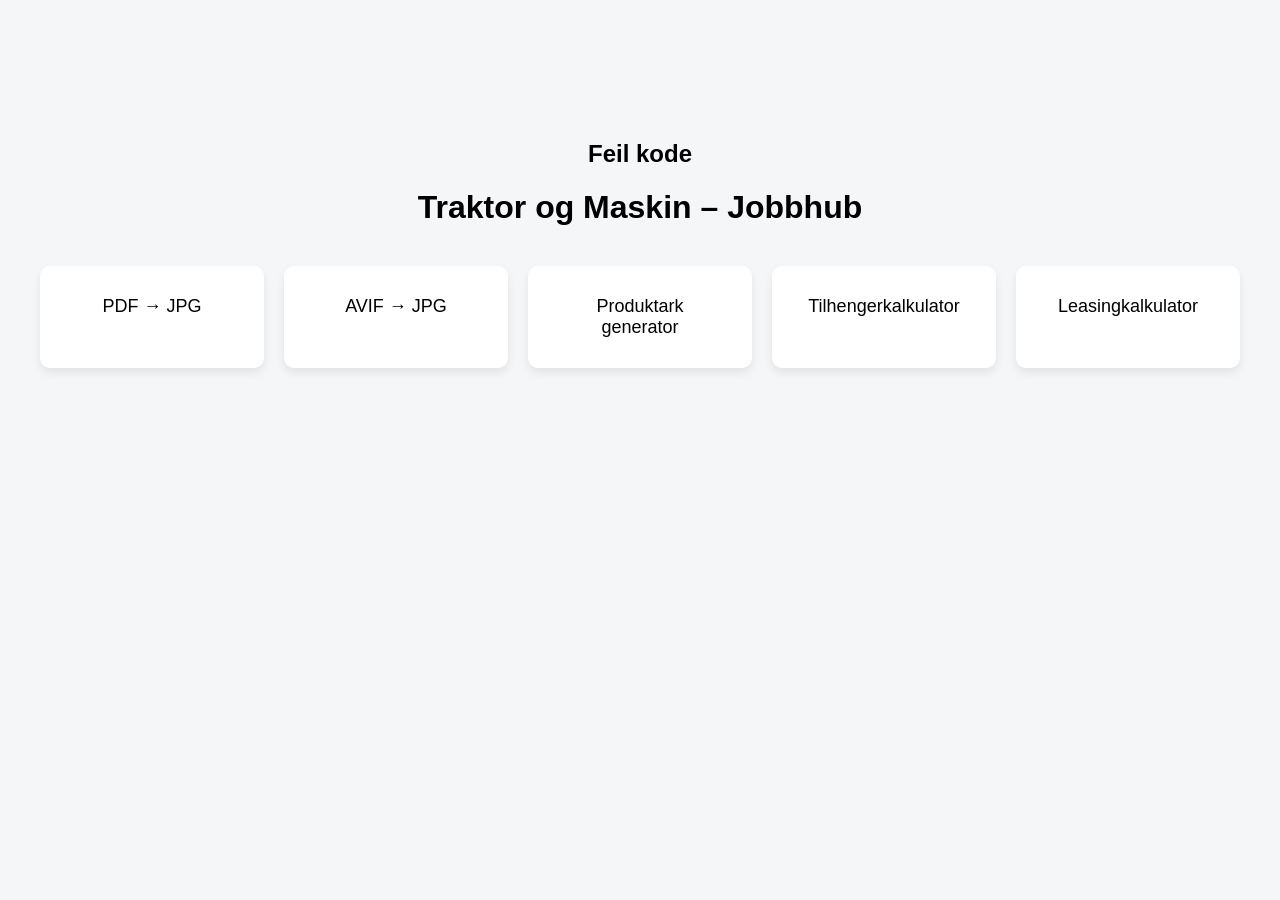
==== index.html @ 6b8419de "Add initial HTML structure for Jobbhub" ====
<!DOCTYPE html>
<html lang="no">
<head>
<meta charset="UTF-8">
<title>TM Jobbhub</title>

<style>

body{
font-family:Arial;
background:#f4f6f8;
margin:0;
padding:40px;
}

h1{
text-align:center;
}

.grid{
display:grid;
grid-template-columns:repeat(auto-fit,minmax(220px,1fr));
gap:20px;
margin-top:40px;
}

.card{
background:white;
padding:30px;
border-radius:10px;
box-shadow:0 5px 10px rgba(0,0,0,0.08);
text-align:center;
text-decoration:none;
color:black;
font-size:18px;
}

.card:hover{
transform:translateY(-4px);
box-shadow:0 10px 20px rgba(0,0,0,0.1);
}

</style>

</head>

<body>

<script>

let kode = prompt("Skriv inn tilgangskode for Jobbhub");

if(kode !== "4619"){
document.body.innerHTML="<h2 style='text-align:center;margin-top:100px;font-family:Arial;'>Feil kode</h2>";
throw new Error("Stop");
}

</script>

<h1>Traktor og Maskin – Jobbhub</h1>

<div class="grid">

<a class="card" href="https://traktorogmaskin.github.io/PDF-til-JPG/">
PDF → JPG
</a>

<a class="card" href="https://traktorogmaskin.github.io/AVIF-til-JPG-generator/">
AVIF → JPG
</a>

<a class="card" href="https://traktorogmaskin.github.io/Produktark/">
Produktark generator
</a>

<a class="card" href="https://traktorogmaskin.github.io/tilhengerkalkulator/">
Tilhengerkalkulator
</a>

<a class="card" href="https://traktorogmaskin.github.io/leasingkalkulator/">
Leasingkalkulator
</a>

</div>

</body>
</html>
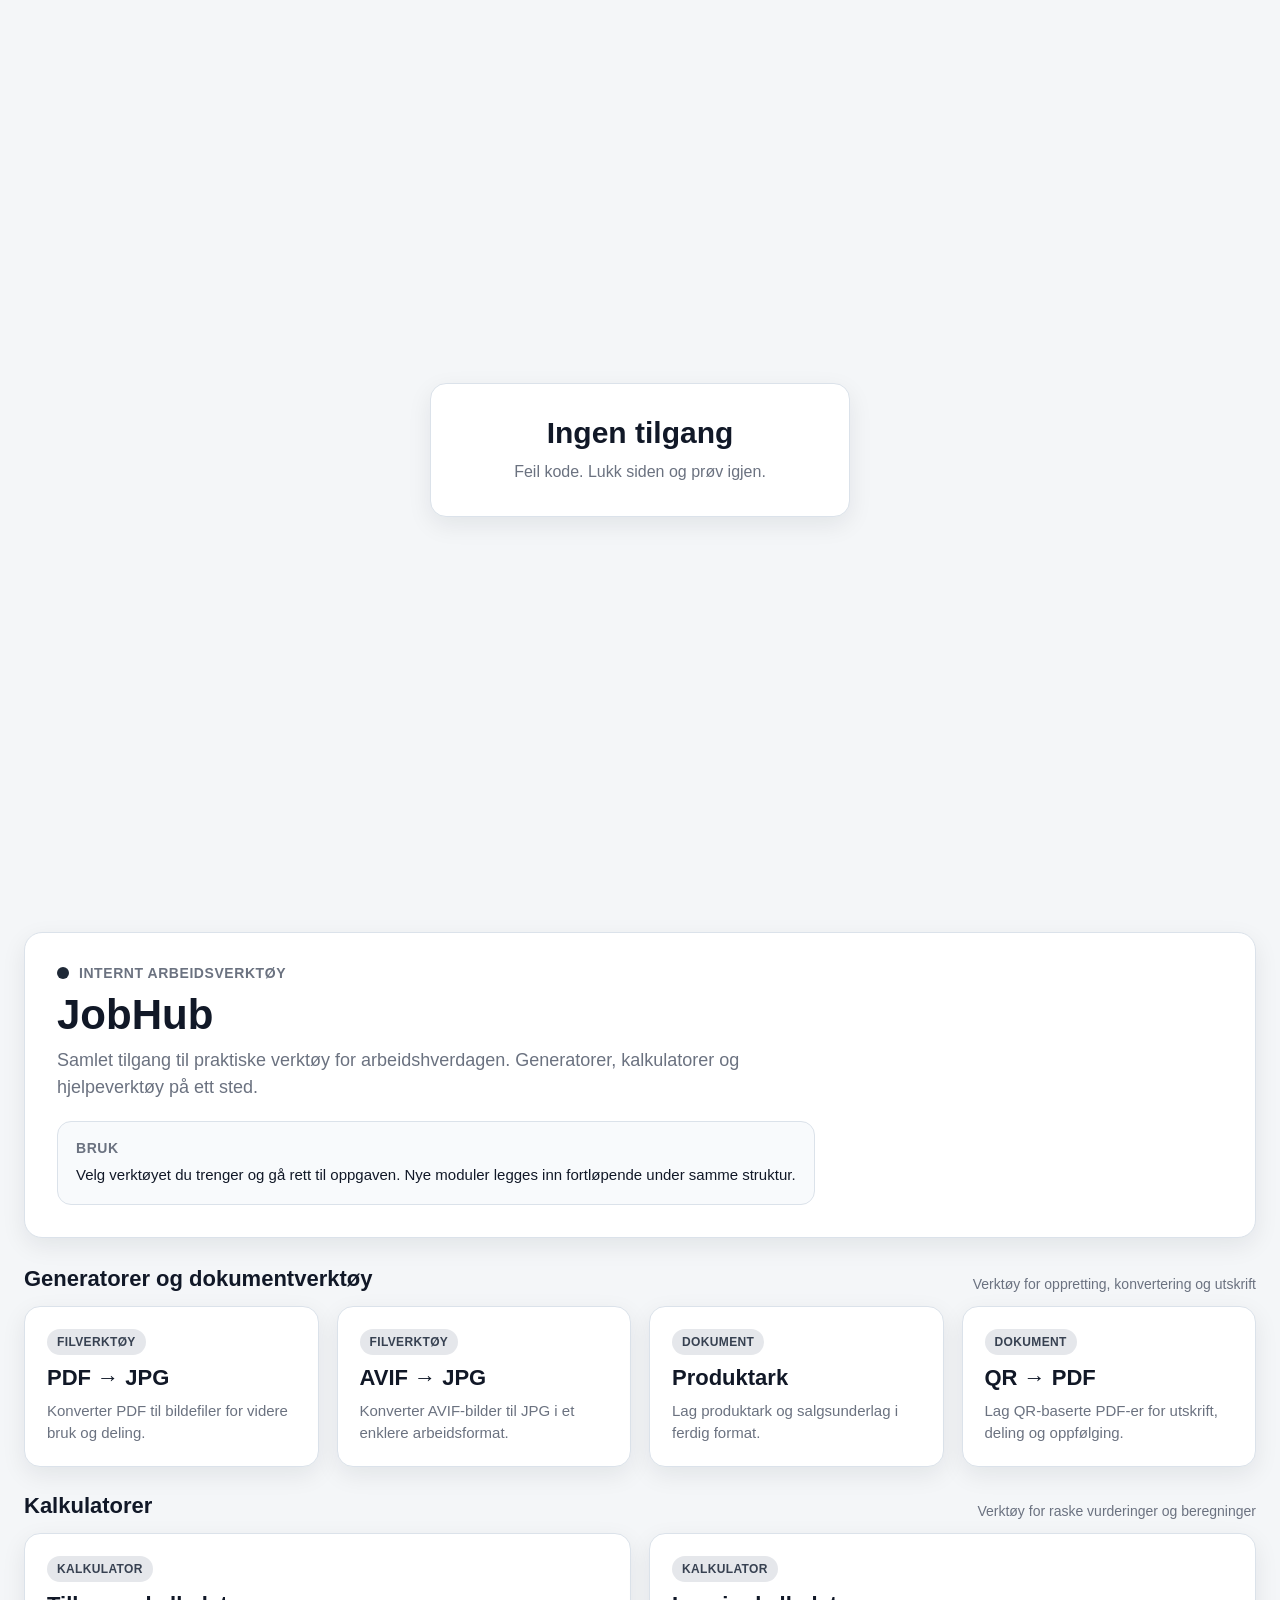
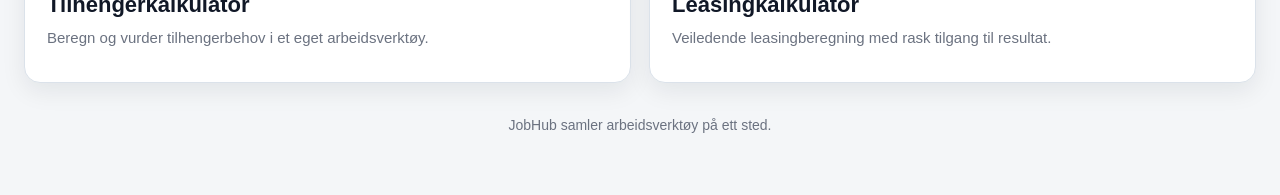
==== commit fb7ac261: "Refactor index.html for improved structure and styling" ====
--- a/index.html
+++ b/index.html
@@ -1,87 +1,328 @@
 <!DOCTYPE html>
 <html lang="no">
 <head>
-<meta charset="UTF-8">
-<title>TM Jobbhub</title>
-
-<style>
-
-body{
-font-family:Arial;
-background:#f4f6f8;
-margin:0;
-padding:40px;
-}
-
-h1{
-text-align:center;
-}
-
-.grid{
-display:grid;
-grid-template-columns:repeat(auto-fit,minmax(220px,1fr));
-gap:20px;
-margin-top:40px;
-}
-
-.card{
-background:white;
-padding:30px;
-border-radius:10px;
-box-shadow:0 5px 10px rgba(0,0,0,0.08);
-text-align:center;
-text-decoration:none;
-color:black;
-font-size:18px;
-}
-
-.card:hover{
-transform:translateY(-4px);
-box-shadow:0 10px 20px rgba(0,0,0,0.1);
-}
-
-</style>
-
+  <meta charset="UTF-8" />
+  <meta name="viewport" content="width=device-width, initial-scale=1.0" />
+  <title>JobHub</title>
+
+  <style>
+    :root {
+      --bg: #f4f6f8;
+      --panel: #ffffff;
+      --text: #111827;
+      --muted: #6b7280;
+      --border: #dbe2ea;
+      --shadow: 0 8px 24px rgba(15, 23, 42, 0.08);
+      --shadow-hover: 0 14px 28px rgba(15, 23, 42, 0.12);
+      --accent: #1f2937;
+      --accent-soft: #e5e7eb;
+    }
+
+    * {
+      box-sizing: border-box;
+    }
+
+    body {
+      margin: 0;
+      font-family: Arial, sans-serif;
+      background: var(--bg);
+      color: var(--text);
+    }
+
+    .page {
+      max-width: 1400px;
+      margin: 0 auto;
+      padding: 32px 24px 48px;
+    }
+
+    .hero {
+      background: var(--panel);
+      border: 1px solid var(--border);
+      border-radius: 18px;
+      box-shadow: var(--shadow);
+      padding: 32px;
+      margin-bottom: 28px;
+    }
+
+    .hero-top {
+      display: flex;
+      justify-content: space-between;
+      gap: 20px;
+      align-items: flex-start;
+      flex-wrap: wrap;
+    }
+
+    .brand {
+      display: inline-flex;
+      align-items: center;
+      gap: 10px;
+      margin-bottom: 12px;
+      font-size: 14px;
+      color: var(--muted);
+      font-weight: bold;
+      letter-spacing: 0.04em;
+      text-transform: uppercase;
+    }
+
+    .brand-mark {
+      width: 12px;
+      height: 12px;
+      border-radius: 999px;
+      background: var(--accent);
+      flex: 0 0 auto;
+    }
+
+    h1 {
+      margin: 0 0 10px;
+      font-size: 42px;
+      line-height: 1.05;
+    }
+
+    .hero-text {
+      max-width: 760px;
+    }
+
+    .hero-text p {
+      margin: 0;
+      font-size: 18px;
+      line-height: 1.5;
+      color: var(--muted);
+    }
+
+    .hero-side {
+      min-width: 240px;
+      background: #f8fafc;
+      border: 1px solid var(--border);
+      border-radius: 14px;
+      padding: 18px;
+    }
+
+    .hero-side-title {
+      margin: 0 0 8px;
+      font-size: 14px;
+      font-weight: bold;
+      color: var(--muted);
+      text-transform: uppercase;
+      letter-spacing: 0.04em;
+    }
+
+    .hero-side p {
+      margin: 0;
+      line-height: 1.45;
+      font-size: 15px;
+    }
+
+    .section {
+      margin-top: 26px;
+    }
+
+    .section-header {
+      display: flex;
+      justify-content: space-between;
+      align-items: end;
+      gap: 12px;
+      margin-bottom: 14px;
+      flex-wrap: wrap;
+    }
+
+    .section-header h2 {
+      margin: 0;
+      font-size: 22px;
+    }
+
+    .section-header p {
+      margin: 0;
+      color: var(--muted);
+      font-size: 14px;
+    }
+
+    .grid {
+      display: grid;
+      grid-template-columns: repeat(auto-fit, minmax(220px, 1fr));
+      gap: 18px;
+    }
+
+    .card {
+      display: flex;
+      flex-direction: column;
+      gap: 10px;
+      min-height: 150px;
+      background: var(--panel);
+      border: 1px solid var(--border);
+      border-radius: 16px;
+      box-shadow: var(--shadow);
+      padding: 22px;
+      text-decoration: none;
+      color: var(--text);
+      transition: transform 0.16s ease, box-shadow 0.16s ease, border-color 0.16s ease;
+    }
+
+    .card:hover {
+      transform: translateY(-3px);
+      box-shadow: var(--shadow-hover);
+      border-color: #c7d2de;
+    }
+
+    .card-kicker {
+      display: inline-flex;
+      align-self: flex-start;
+      padding: 6px 10px;
+      border-radius: 999px;
+      background: var(--accent-soft);
+      color: #374151;
+      font-size: 12px;
+      font-weight: bold;
+      letter-spacing: 0.03em;
+      text-transform: uppercase;
+    }
+
+    .card-title {
+      margin: 0;
+      font-size: 22px;
+      line-height: 1.15;
+    }
+
+    .card-desc {
+      margin: 0;
+      color: var(--muted);
+      line-height: 1.45;
+      font-size: 15px;
+    }
+
+    .footer-note {
+      margin-top: 34px;
+      text-align: center;
+      color: var(--muted);
+      font-size: 14px;
+    }
+
+    .locked {
+      display: none;
+    }
+
+    @media (max-width: 760px) {
+      .page {
+        padding: 18px 14px 28px;
+      }
+
+      .hero {
+        padding: 22px;
+      }
+
+      h1 {
+        font-size: 34px;
+      }
+
+      .hero-text p {
+        font-size: 16px;
+      }
+
+      .card {
+        min-height: 132px;
+      }
+    }
+  </style>
 </head>
-
 <body>
-
-<script>
-
-let kode = prompt("Skriv inn tilgangskode for Jobbhub");
-
-if(kode !== "4619"){
-document.body.innerHTML="<h2 style='text-align:center;margin-top:100px;font-family:Arial;'>Feil kode</h2>";
-throw new Error("Stop");
-}
-
-</script>
-
-<h1>Traktor og Maskin – Jobbhub</h1>
-
-<div class="grid">
-
-<a class="card" href="https://traktorogmaskin.github.io/PDF-til-JPG/">
-PDF → JPG
-</a>
-
-<a class="card" href="https://traktorogmaskin.github.io/AVIF-til-JPG-generator/">
-AVIF → JPG
-</a>
-
-<a class="card" href="https://traktorogmaskin.github.io/Produktark/">
-Produktark generator
-</a>
-
-<a class="card" href="https://traktorogmaskin.github.io/tilhengerkalkulator/">
-Tilhengerkalkulator
-</a>
-
-<a class="card" href="https://traktorogmaskin.github.io/leasingkalkulator/">
-Leasingkalkulator
-</a>
-
-</div>
-
+  <script>
+    (function () {
+      const kode = prompt("Skriv inn tilgangskode for JobHub");
+
+      if (kode !== "4619") {
+        document.body.innerHTML = `
+          <div style="min-height:100vh;display:grid;place-items:center;background:#f4f6f8;font-family:Arial,sans-serif;padding:24px;">
+            <div style="background:#ffffff;border:1px solid #dbe2ea;border-radius:16px;box-shadow:0 8px 24px rgba(15,23,42,0.08);padding:32px;max-width:420px;width:100%;text-align:center;">
+              <h2 style="margin:0 0 10px;font-size:30px;color:#111827;">Ingen tilgang</h2>
+              <p style="margin:0;color:#6b7280;line-height:1.5;">Feil kode. Lukk siden og prøv igjen.</p>
+            </div>
+          </div>
+        `;
+        throw new Error("Tilgang nektet");
+      }
+    })();
+  </script>
+
+  <div class="page">
+    <header class="hero">
+      <div class="hero-top">
+        <div class="hero-text">
+          <div class="brand">
+            <span class="brand-mark"></span>
+            <span>Internt arbeidsverktøy</span>
+          </div>
+
+          <h1>JobHub</h1>
+          <p>
+            Samlet tilgang til praktiske verktøy for arbeidshverdagen. Generatorer,
+            kalkulatorer og hjelpeverktøy på ett sted.
+          </p>
+        </div>
+
+        <aside class="hero-side">
+          <div class="hero-side-title">Bruk</div>
+          <p>
+            Velg verktøyet du trenger og gå rett til oppgaven. Nye moduler legges inn
+            fortløpende under samme struktur.
+          </p>
+        </aside>
+      </div>
+    </header>
+
+    <section class="section">
+      <div class="section-header">
+        <h2>Generatorer og dokumentverktøy</h2>
+        <p>Verktøy for oppretting, konvertering og utskrift</p>
+      </div>
+
+      <div class="grid">
+        <a class="card" href="https://traktorogmaskin.github.io/PDF-til-JPG/">
+          <span class="card-kicker">Filverktøy</span>
+          <h3 class="card-title">PDF → JPG</h3>
+          <p class="card-desc">Konverter PDF til bildefiler for videre bruk og deling.</p>
+        </a>
+
+        <a class="card" href="https://traktorogmaskin.github.io/AVIF-til-JPG-generator/">
+          <span class="card-kicker">Filverktøy</span>
+          <h3 class="card-title">AVIF → JPG</h3>
+          <p class="card-desc">Konverter AVIF-bilder til JPG i et enklere arbeidsformat.</p>
+        </a>
+
+        <a class="card" href="https://traktorogmaskin.github.io/Produktark/">
+          <span class="card-kicker">Dokument</span>
+          <h3 class="card-title">Produktark</h3>
+          <p class="card-desc">Lag produktark og salgsunderlag i ferdig format.</p>
+        </a>
+
+        <a class="card" href="https://traktorogmaskin.github.io/Jobbhub/qr-pdf.html">
+          <span class="card-kicker">Dokument</span>
+          <h3 class="card-title">QR → PDF</h3>
+          <p class="card-desc">Lag QR-baserte PDF-er for utskrift, deling og oppfølging.</p>
+        </a>
+      </div>
+    </section>
+
+    <section class="section">
+      <div class="section-header">
+        <h2>Kalkulatorer</h2>
+        <p>Verktøy for raske vurderinger og beregninger</p>
+      </div>
+
+      <div class="grid">
+        <a class="card" href="https://traktorogmaskin.github.io/tilhengerkalkulator/">
+          <span class="card-kicker">Kalkulator</span>
+          <h3 class="card-title">Tilhengerkalkulator</h3>
+          <p class="card-desc">Beregn og vurder tilhengerbehov i et eget arbeidsverktøy.</p>
+        </a>
+
+        <a class="card" href="https://traktorogmaskin.github.io/leasingkalkulator/">
+          <span class="card-kicker">Kalkulator</span>
+          <h3 class="card-title">Leasingkalkulator</h3>
+          <p class="card-desc">Veiledende leasingberegning med rask tilgang til resultat.</p>
+        </a>
+      </div>
+    </section>
+
+    <p class="footer-note">JobHub samler arbeidsverktøy på ett sted.</p>
+  </div>
 </body>
 </html>
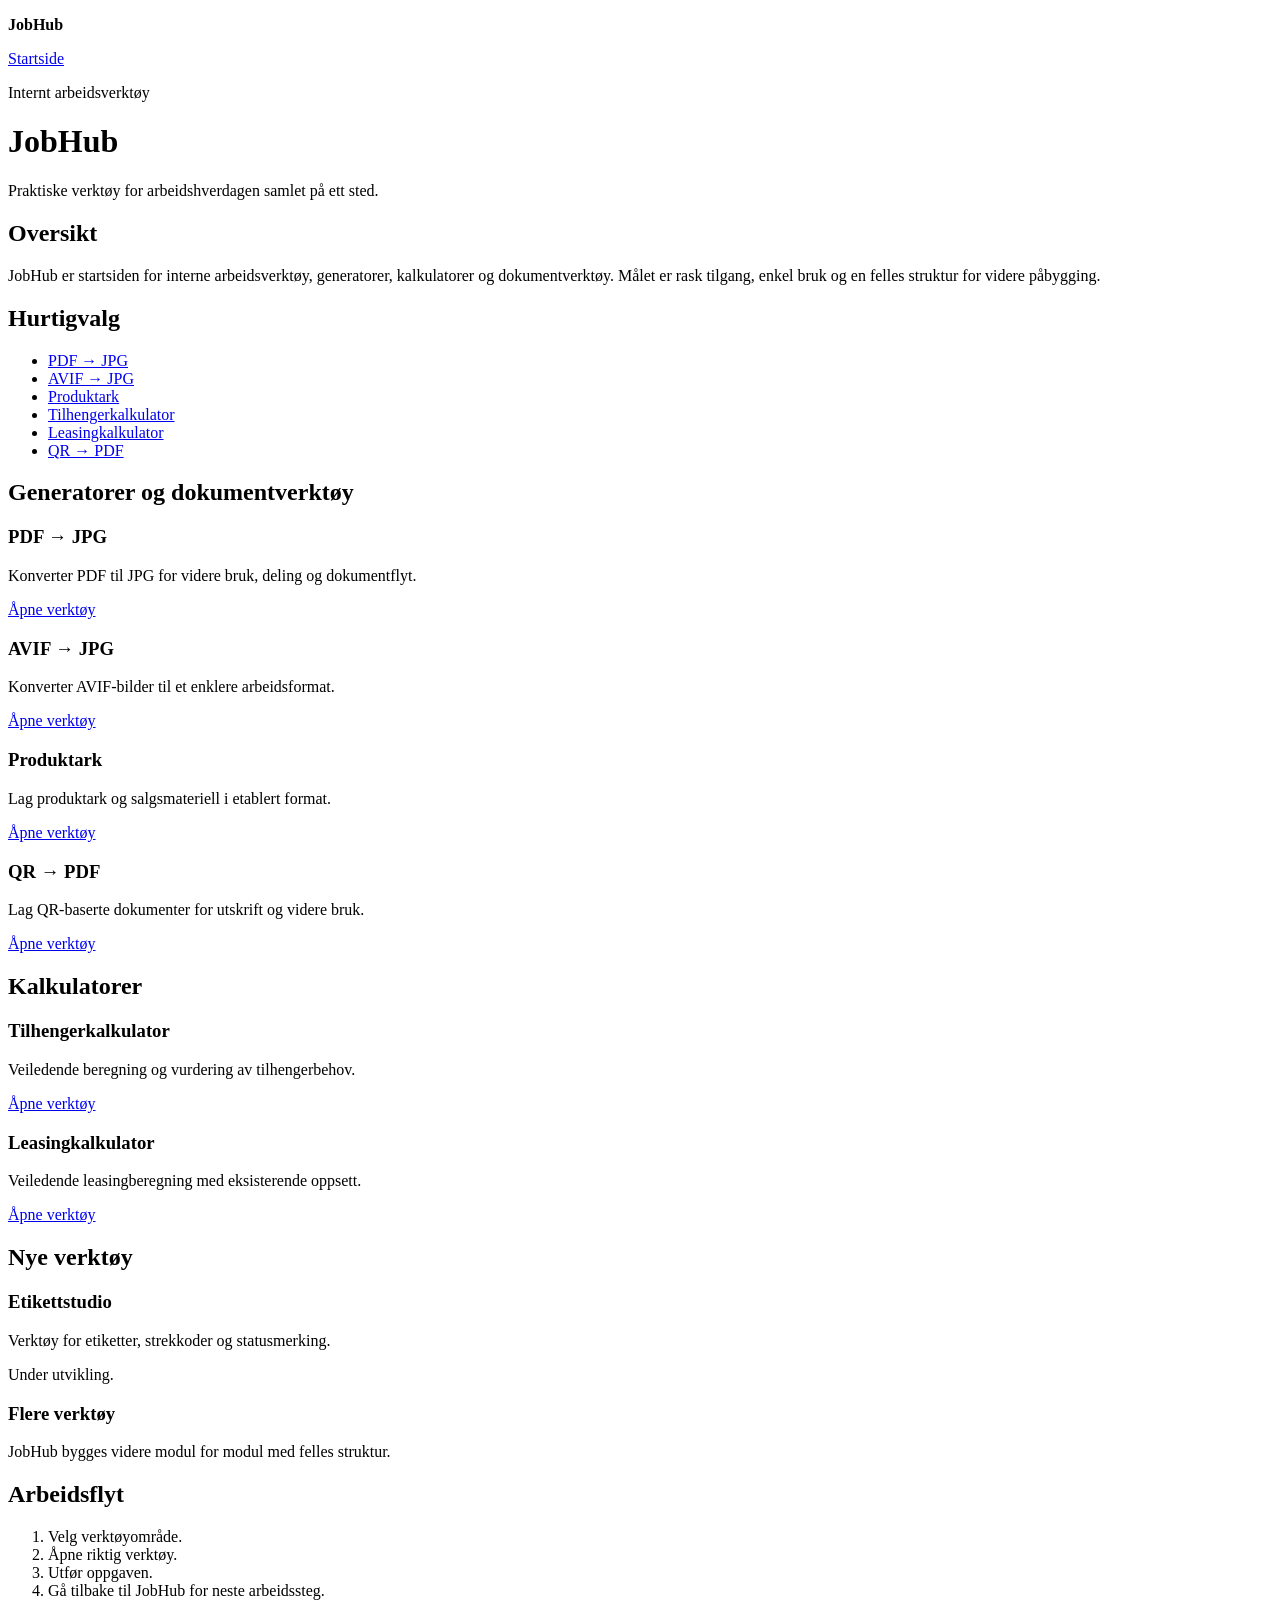
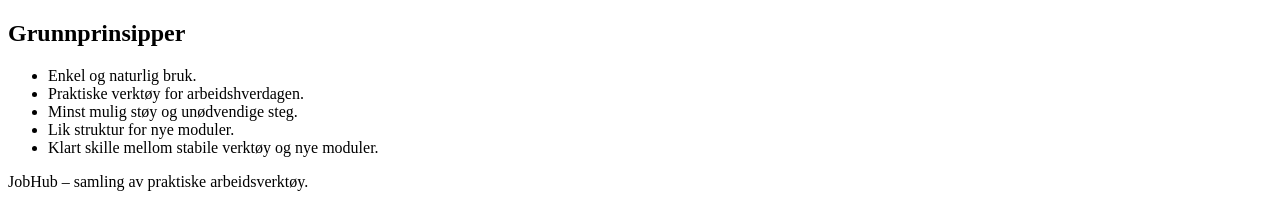
==== commit 5652662d: "Refactor index.html for better structure and clarity" ====
--- a/index.html
+++ b/index.html
@@ -4,325 +4,130 @@
   <meta charset="UTF-8" />
   <meta name="viewport" content="width=device-width, initial-scale=1.0" />
   <title>JobHub</title>
-
-  <style>
-    :root {
-      --bg: #f4f6f8;
-      --panel: #ffffff;
-      --text: #111827;
-      --muted: #6b7280;
-      --border: #dbe2ea;
-      --shadow: 0 8px 24px rgba(15, 23, 42, 0.08);
-      --shadow-hover: 0 14px 28px rgba(15, 23, 42, 0.12);
-      --accent: #1f2937;
-      --accent-soft: #e5e7eb;
-    }
-
-    * {
-      box-sizing: border-box;
-    }
-
-    body {
-      margin: 0;
-      font-family: Arial, sans-serif;
-      background: var(--bg);
-      color: var(--text);
-    }
-
-    .page {
-      max-width: 1400px;
-      margin: 0 auto;
-      padding: 32px 24px 48px;
-    }
-
-    .hero {
-      background: var(--panel);
-      border: 1px solid var(--border);
-      border-radius: 18px;
-      box-shadow: var(--shadow);
-      padding: 32px;
-      margin-bottom: 28px;
-    }
-
-    .hero-top {
-      display: flex;
-      justify-content: space-between;
-      gap: 20px;
-      align-items: flex-start;
-      flex-wrap: wrap;
-    }
-
-    .brand {
-      display: inline-flex;
-      align-items: center;
-      gap: 10px;
-      margin-bottom: 12px;
-      font-size: 14px;
-      color: var(--muted);
-      font-weight: bold;
-      letter-spacing: 0.04em;
-      text-transform: uppercase;
-    }
-
-    .brand-mark {
-      width: 12px;
-      height: 12px;
-      border-radius: 999px;
-      background: var(--accent);
-      flex: 0 0 auto;
-    }
-
-    h1 {
-      margin: 0 0 10px;
-      font-size: 42px;
-      line-height: 1.05;
-    }
-
-    .hero-text {
-      max-width: 760px;
-    }
-
-    .hero-text p {
-      margin: 0;
-      font-size: 18px;
-      line-height: 1.5;
-      color: var(--muted);
-    }
-
-    .hero-side {
-      min-width: 240px;
-      background: #f8fafc;
-      border: 1px solid var(--border);
-      border-radius: 14px;
-      padding: 18px;
-    }
-
-    .hero-side-title {
-      margin: 0 0 8px;
-      font-size: 14px;
-      font-weight: bold;
-      color: var(--muted);
-      text-transform: uppercase;
-      letter-spacing: 0.04em;
-    }
-
-    .hero-side p {
-      margin: 0;
-      line-height: 1.45;
-      font-size: 15px;
-    }
-
-    .section {
-      margin-top: 26px;
-    }
-
-    .section-header {
-      display: flex;
-      justify-content: space-between;
-      align-items: end;
-      gap: 12px;
-      margin-bottom: 14px;
-      flex-wrap: wrap;
-    }
-
-    .section-header h2 {
-      margin: 0;
-      font-size: 22px;
-    }
-
-    .section-header p {
-      margin: 0;
-      color: var(--muted);
-      font-size: 14px;
-    }
-
-    .grid {
-      display: grid;
-      grid-template-columns: repeat(auto-fit, minmax(220px, 1fr));
-      gap: 18px;
-    }
-
-    .card {
-      display: flex;
-      flex-direction: column;
-      gap: 10px;
-      min-height: 150px;
-      background: var(--panel);
-      border: 1px solid var(--border);
-      border-radius: 16px;
-      box-shadow: var(--shadow);
-      padding: 22px;
-      text-decoration: none;
-      color: var(--text);
-      transition: transform 0.16s ease, box-shadow 0.16s ease, border-color 0.16s ease;
-    }
-
-    .card:hover {
-      transform: translateY(-3px);
-      box-shadow: var(--shadow-hover);
-      border-color: #c7d2de;
-    }
-
-    .card-kicker {
-      display: inline-flex;
-      align-self: flex-start;
-      padding: 6px 10px;
-      border-radius: 999px;
-      background: var(--accent-soft);
-      color: #374151;
-      font-size: 12px;
-      font-weight: bold;
-      letter-spacing: 0.03em;
-      text-transform: uppercase;
-    }
-
-    .card-title {
-      margin: 0;
-      font-size: 22px;
-      line-height: 1.15;
-    }
-
-    .card-desc {
-      margin: 0;
-      color: var(--muted);
-      line-height: 1.45;
-      font-size: 15px;
-    }
-
-    .footer-note {
-      margin-top: 34px;
-      text-align: center;
-      color: var(--muted);
-      font-size: 14px;
-    }
-
-    .locked {
-      display: none;
-    }
-
-    @media (max-width: 760px) {
-      .page {
-        padding: 18px 14px 28px;
-      }
-
-      .hero {
-        padding: 22px;
-      }
-
-      h1 {
-        font-size: 34px;
-      }
-
-      .hero-text p {
-        font-size: 16px;
-      }
-
-      .card {
-        min-height: 132px;
-      }
-    }
-  </style>
+  <meta
+    name="description"
+    content="JobHub samler praktiske arbeidsverktøy, generatorer og kalkulatorer på ett sted."
+  />
 </head>
 <body>
-  <script>
-    (function () {
-      const kode = prompt("Skriv inn tilgangskode for JobHub");
+  <nav aria-label="Hovednavigasjon">
+    <p><strong>JobHub</strong></p>
+    <p><a href="index.html">Startside</a></p>
+  </nav>
 
-      if (kode !== "4619") {
-        document.body.innerHTML = `
-          <div style="min-height:100vh;display:grid;place-items:center;background:#f4f6f8;font-family:Arial,sans-serif;padding:24px;">
-            <div style="background:#ffffff;border:1px solid #dbe2ea;border-radius:16px;box-shadow:0 8px 24px rgba(15,23,42,0.08);padding:32px;max-width:420px;width:100%;text-align:center;">
-              <h2 style="margin:0 0 10px;font-size:30px;color:#111827;">Ingen tilgang</h2>
-              <p style="margin:0;color:#6b7280;line-height:1.5;">Feil kode. Lukk siden og prøv igjen.</p>
-            </div>
-          </div>
-        `;
-        throw new Error("Tilgang nektet");
-      }
-    })();
-  </script>
+  <header>
+    <p>Internt arbeidsverktøy</p>
+    <h1>JobHub</h1>
+    <p>Praktiske verktøy for arbeidshverdagen samlet på ett sted.</p>
+  </header>
 
-  <div class="page">
-    <header class="hero">
-      <div class="hero-top">
-        <div class="hero-text">
-          <div class="brand">
-            <span class="brand-mark"></span>
-            <span>Internt arbeidsverktøy</span>
-          </div>
-
-          <h1>JobHub</h1>
-          <p>
-            Samlet tilgang til praktiske verktøy for arbeidshverdagen. Generatorer,
-            kalkulatorer og hjelpeverktøy på ett sted.
-          </p>
-        </div>
-
-        <aside class="hero-side">
-          <div class="hero-side-title">Bruk</div>
-          <p>
-            Velg verktøyet du trenger og gå rett til oppgaven. Nye moduler legges inn
-            fortløpende under samme struktur.
-          </p>
-        </aside>
-      </div>
-    </header>
-
-    <section class="section">
-      <div class="section-header">
-        <h2>Generatorer og dokumentverktøy</h2>
-        <p>Verktøy for oppretting, konvertering og utskrift</p>
-      </div>
-
-      <div class="grid">
-        <a class="card" href="https://traktorogmaskin.github.io/PDF-til-JPG/">
-          <span class="card-kicker">Filverktøy</span>
-          <h3 class="card-title">PDF → JPG</h3>
-          <p class="card-desc">Konverter PDF til bildefiler for videre bruk og deling.</p>
-        </a>
-
-        <a class="card" href="https://traktorogmaskin.github.io/AVIF-til-JPG-generator/">
-          <span class="card-kicker">Filverktøy</span>
-          <h3 class="card-title">AVIF → JPG</h3>
-          <p class="card-desc">Konverter AVIF-bilder til JPG i et enklere arbeidsformat.</p>
-        </a>
-
-        <a class="card" href="https://traktorogmaskin.github.io/Produktark/">
-          <span class="card-kicker">Dokument</span>
-          <h3 class="card-title">Produktark</h3>
-          <p class="card-desc">Lag produktark og salgsunderlag i ferdig format.</p>
-        </a>
-
-        <a class="card" href="https://traktorogmaskin.github.io/Jobbhub/qr-pdf.html">
-          <span class="card-kicker">Dokument</span>
-          <h3 class="card-title">QR → PDF</h3>
-          <p class="card-desc">Lag QR-baserte PDF-er for utskrift, deling og oppfølging.</p>
-        </a>
-      </div>
+  <main>
+    <section aria-labelledby="oversikt-tittel">
+      <h2 id="oversikt-tittel">Oversikt</h2>
+      <p>
+        JobHub er startsiden for interne arbeidsverktøy, generatorer, kalkulatorer
+        og dokumentverktøy. Målet er rask tilgang, enkel bruk og en felles struktur
+        for videre påbygging.
+      </p>
     </section>
 
-    <section class="section">
-      <div class="section-header">
-        <h2>Kalkulatorer</h2>
-        <p>Verktøy for raske vurderinger og beregninger</p>
-      </div>
-
-      <div class="grid">
-        <a class="card" href="https://traktorogmaskin.github.io/tilhengerkalkulator/">
-          <span class="card-kicker">Kalkulator</span>
-          <h3 class="card-title">Tilhengerkalkulator</h3>
-          <p class="card-desc">Beregn og vurder tilhengerbehov i et eget arbeidsverktøy.</p>
-        </a>
-
-        <a class="card" href="https://traktorogmaskin.github.io/leasingkalkulator/">
-          <span class="card-kicker">Kalkulator</span>
-          <h3 class="card-title">Leasingkalkulator</h3>
-          <p class="card-desc">Veiledende leasingberegning med rask tilgang til resultat.</p>
-        </a>
-      </div>
+    <section aria-labelledby="hurtigvalg-tittel">
+      <h2 id="hurtigvalg-tittel">Hurtigvalg</h2>
+      <nav aria-label="Hurtigvalg">
+        <ul>
+          <li><a href="https://traktorogmaskin.github.io/PDF-til-JPG/">PDF → JPG</a></li>
+          <li><a href="https://traktorogmaskin.github.io/AVIF-til-JPG-generator/">AVIF → JPG</a></li>
+          <li><a href="https://traktorogmaskin.github.io/Produktark/">Produktark</a></li>
+          <li><a href="https://traktorogmaskin.github.io/tilhengerkalkulator/">Tilhengerkalkulator</a></li>
+          <li><a href="https://traktorogmaskin.github.io/leasingkalkulator/">Leasingkalkulator</a></li>
+          <li><a href="https://traktorogmaskin.github.io/JobHub/qr-pdf.html">QR → PDF</a></li>
+        </ul>
+      </nav>
     </section>
 
-    <p class="footer-note">JobHub samler arbeidsverktøy på ett sted.</p>
-  </div>
+    <section aria-labelledby="generatorer-tittel">
+      <h2 id="generatorer-tittel">Generatorer og dokumentverktøy</h2>
+
+      <article>
+        <h3>PDF → JPG</h3>
+        <p>Konverter PDF til JPG for videre bruk, deling og dokumentflyt.</p>
+        <p><a href="https://traktorogmaskin.github.io/PDF-til-JPG/">Åpne verktøy</a></p>
+      </article>
+
+      <article>
+        <h3>AVIF → JPG</h3>
+        <p>Konverter AVIF-bilder til et enklere arbeidsformat.</p>
+        <p><a href="https://traktorogmaskin.github.io/AVIF-til-JPG-generator/">Åpne verktøy</a></p>
+      </article>
+
+      <article>
+        <h3>Produktark</h3>
+        <p>Lag produktark og salgsmateriell i etablert format.</p>
+        <p><a href="https://traktorogmaskin.github.io/Produktark/">Åpne verktøy</a></p>
+      </article>
+
+      <article>
+        <h3>QR → PDF</h3>
+        <p>Lag QR-baserte dokumenter for utskrift og videre bruk.</p>
+        <p><a href="https://traktorogmaskin.github.io/JobHub/qr-pdf.html">Åpne verktøy</a></p>
+      </article>
+    </section>
+
+    <section aria-labelledby="kalkulatorer-tittel">
+      <h2 id="kalkulatorer-tittel">Kalkulatorer</h2>
+
+      <article>
+        <h3>Tilhengerkalkulator</h3>
+        <p>Veiledende beregning og vurdering av tilhengerbehov.</p>
+        <p><a href="https://traktorogmaskin.github.io/tilhengerkalkulator/">Åpne verktøy</a></p>
+      </article>
+
+      <article>
+        <h3>Leasingkalkulator</h3>
+        <p>Veiledende leasingberegning med eksisterende oppsett.</p>
+        <p><a href="https://traktorogmaskin.github.io/leasingkalkulator/">Åpne verktøy</a></p>
+      </article>
+    </section>
+
+    <section aria-labelledby="nye-verktøy-tittel">
+      <h2 id="nye-verktøy-tittel">Nye verktøy</h2>
+
+      <article>
+        <h3>Etikettstudio</h3>
+        <p>Verktøy for etiketter, strekkoder og statusmerking.</p>
+        <p>Under utvikling.</p>
+      </article>
+
+      <article>
+        <h3>Flere verktøy</h3>
+        <p>JobHub bygges videre modul for modul med felles struktur.</p>
+      </article>
+    </section>
+
+    <section aria-labelledby="arbeidsflyt-tittel">
+      <h2 id="arbeidsflyt-tittel">Arbeidsflyt</h2>
+      <ol>
+        <li>Velg verktøyområde.</li>
+        <li>Åpne riktig verktøy.</li>
+        <li>Utfør oppgaven.</li>
+        <li>Gå tilbake til JobHub for neste arbeidssteg.</li>
+      </ol>
+    </section>
+
+    <section aria-labelledby="prinsipper-tittel">
+      <h2 id="prinsipper-tittel">Grunnprinsipper</h2>
+      <ul>
+        <li>Enkel og naturlig bruk.</li>
+        <li>Praktiske verktøy for arbeidshverdagen.</li>
+        <li>Minst mulig støy og unødvendige steg.</li>
+        <li>Lik struktur for nye moduler.</li>
+        <li>Klart skille mellom stabile verktøy og nye moduler.</li>
+      </ul>
+    </section>
+  </main>
+
+  <footer>
+    <p>JobHub – samling av praktiske arbeidsverktøy.</p>
+  </footer>
 </body>
 </html>
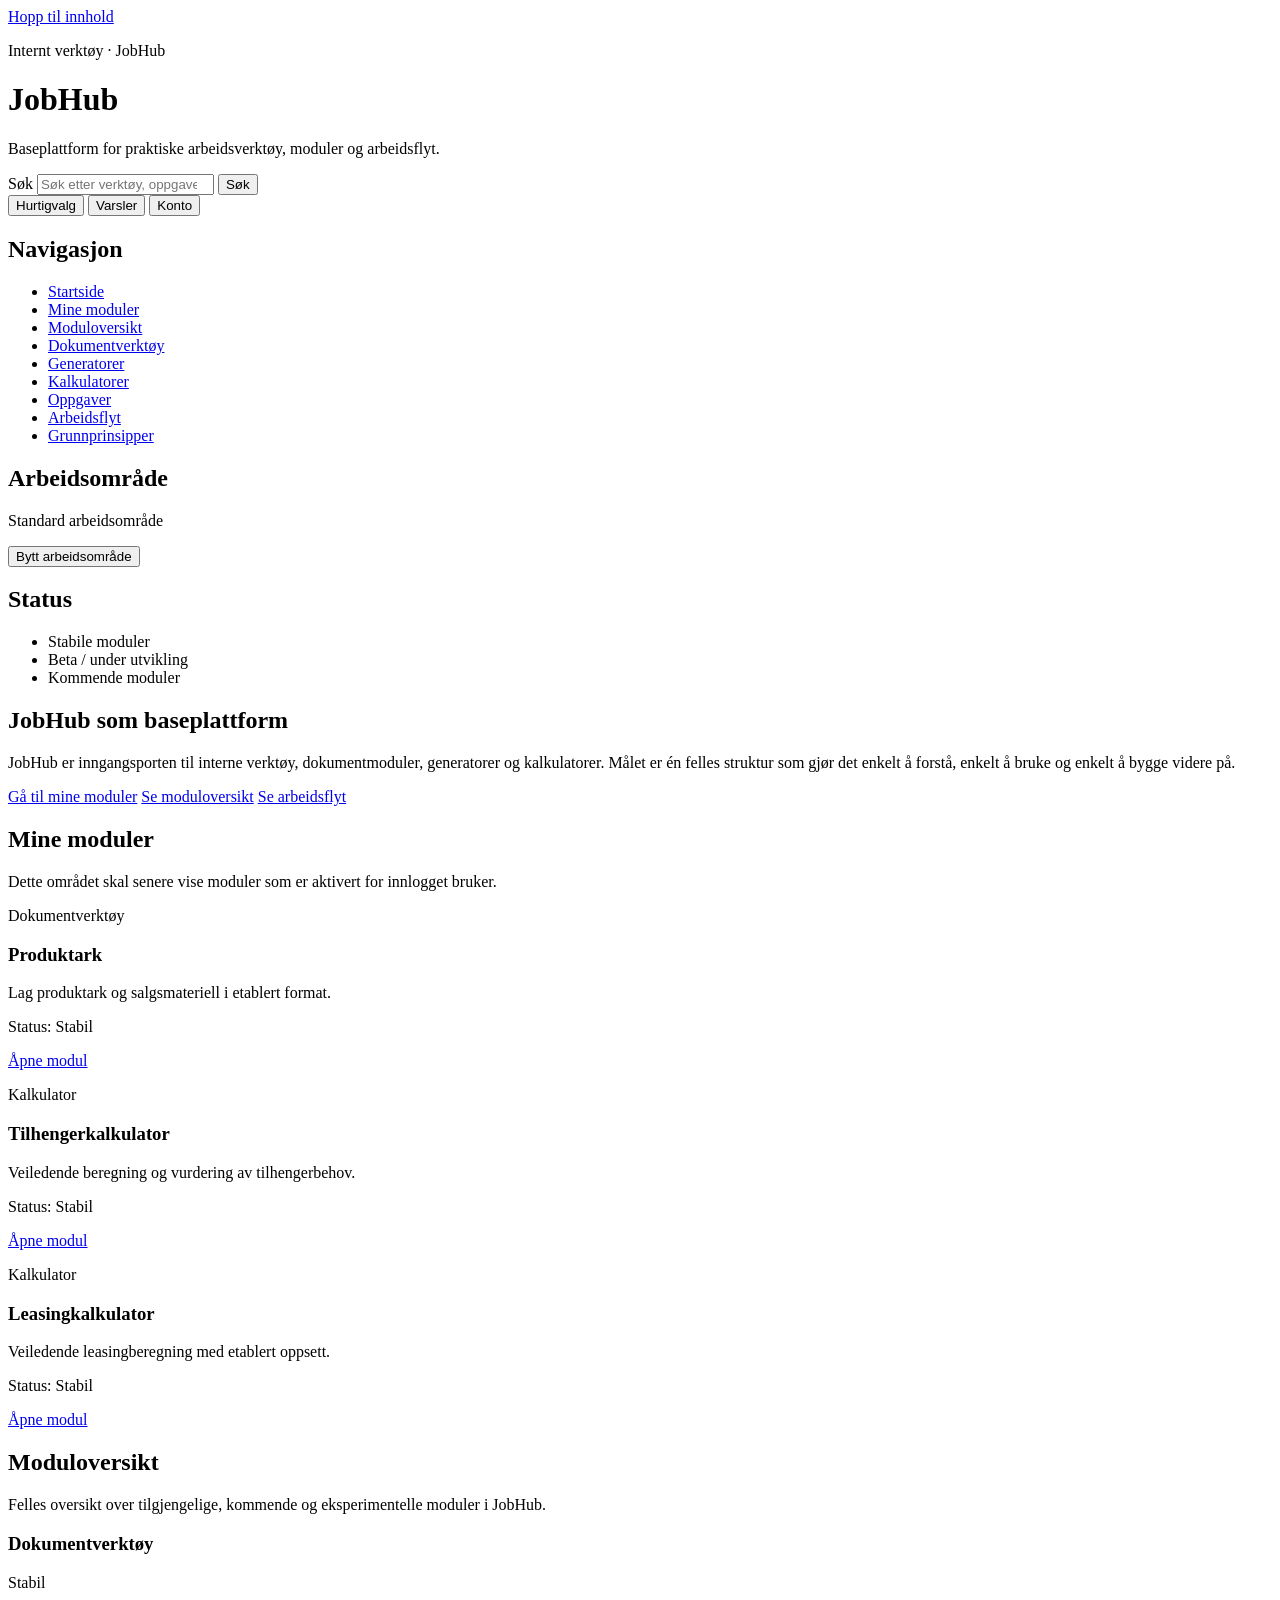
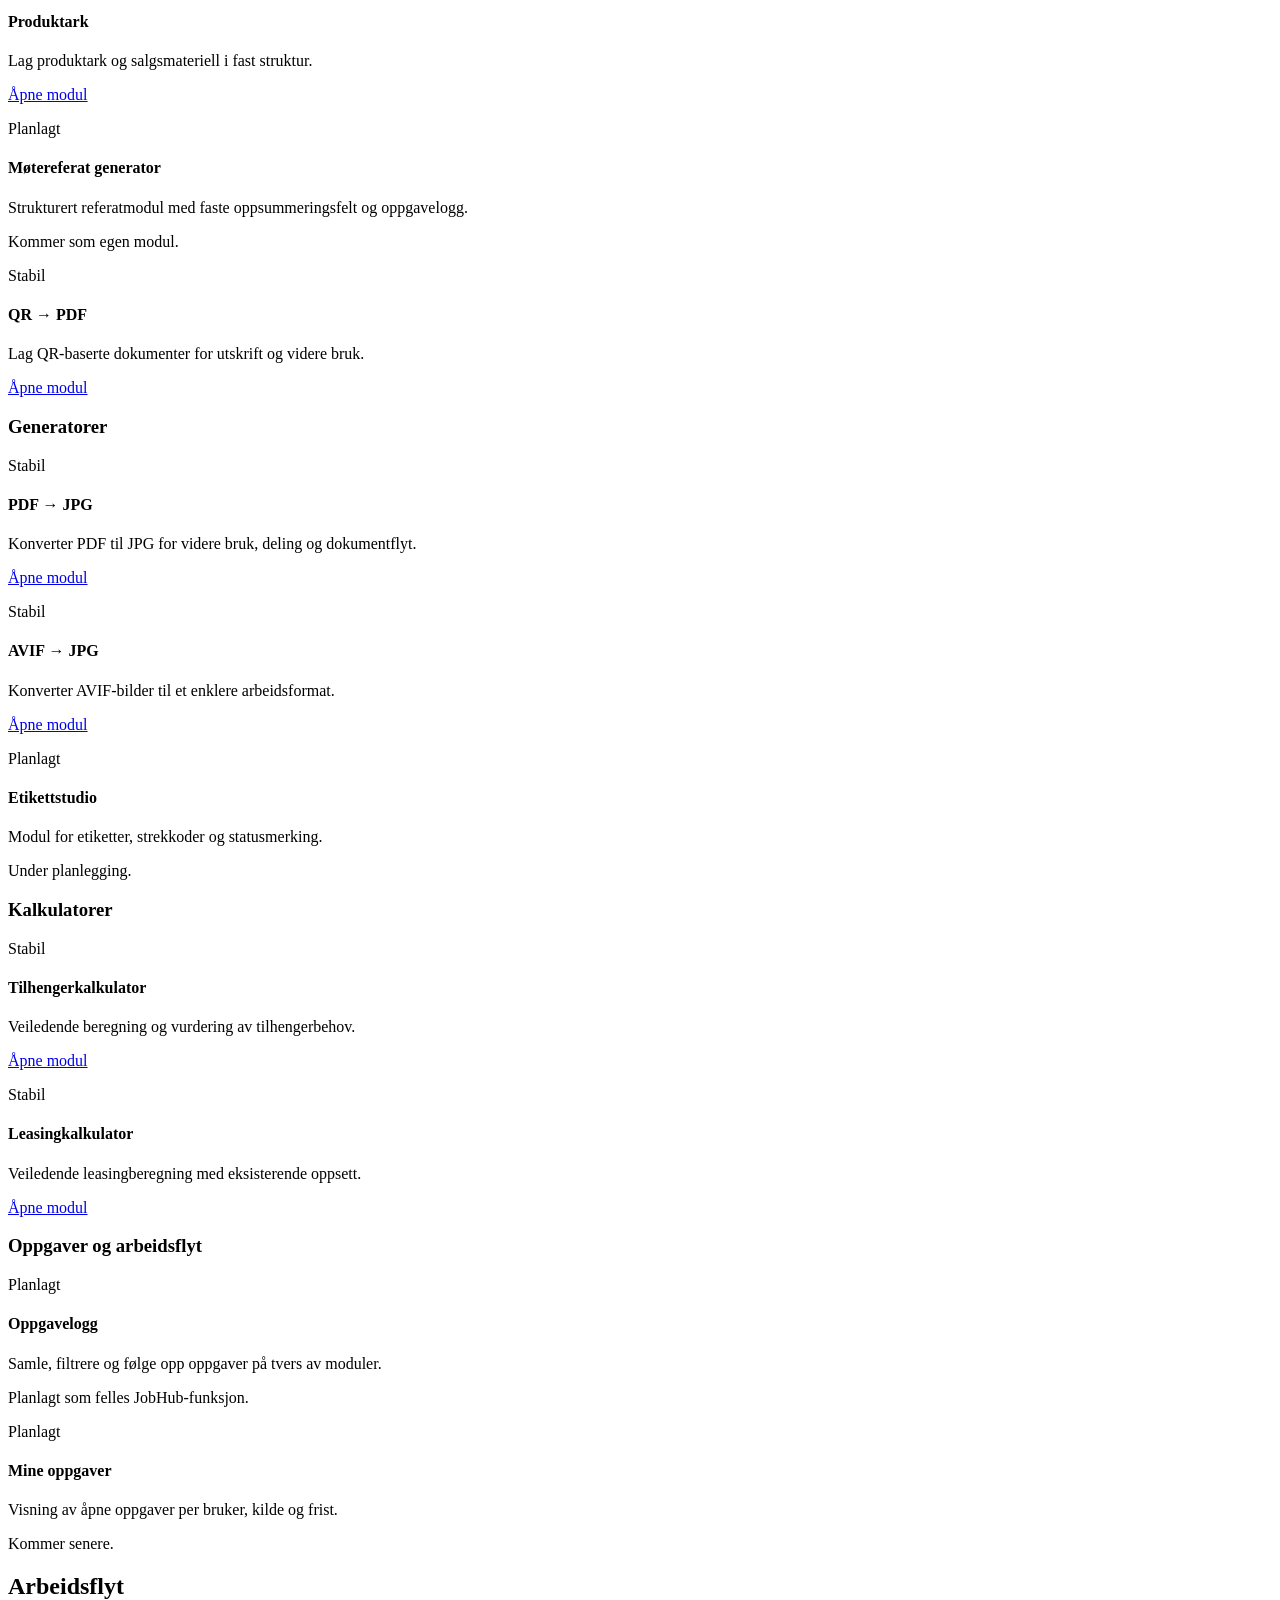
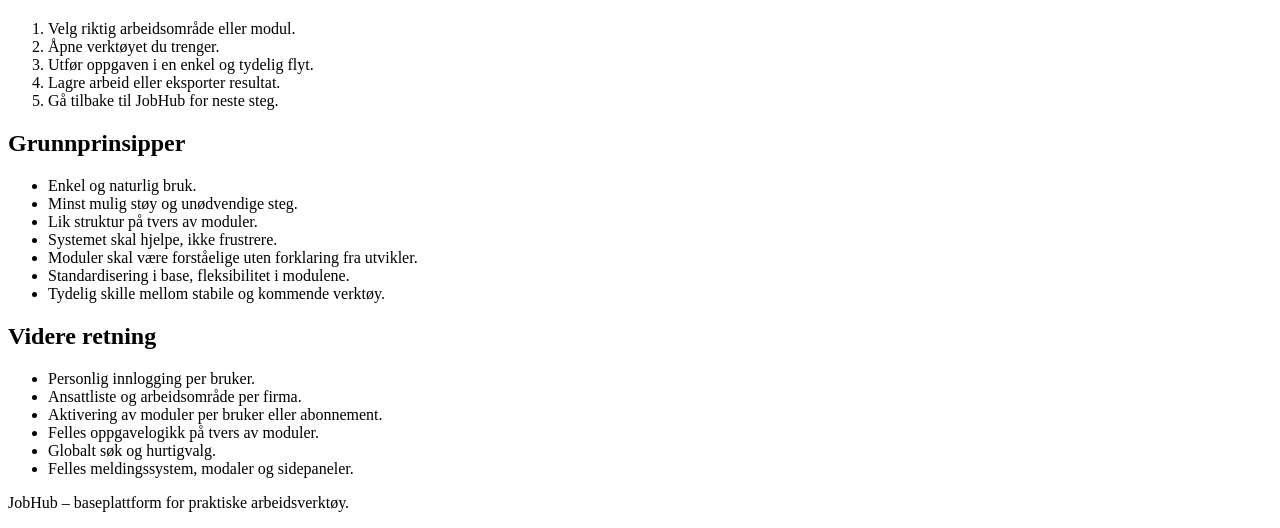
==== commit cfe35434: "Add stylesheet link to index.html" ====
--- a/index.html
+++ b/index.html
@@ -4,130 +4,380 @@
   <meta charset="UTF-8" />
   <meta name="viewport" content="width=device-width, initial-scale=1.0" />
   <title>JobHub</title>
+
   <meta
     name="description"
-    content="JobHub samler praktiske arbeidsverktøy, generatorer og kalkulatorer på ett sted."
+    content="JobHub samler praktiske arbeidsverktøy, generatorer, kalkulatorer og dokumentmoduler på ett sted."
   />
+  <meta name="application-name" content="JobHub" />
+  <meta name="theme-color" content="#f2633d" />
+
+  <meta property="og:title" content="JobHub" />
+  <meta
+    property="og:description"
+    content="Baseplattform for praktiske arbeidsverktøy, dokumentmoduler og kalkulatorer."
+  />
+  <meta property="og:type" content="website" />
+
+  <link rel="canonical" href="https://traktorogmaskin.github.io/JobHub/" />
+  <link rel="stylesheet" href="css/index.css">
 </head>
-<body>
-  <nav aria-label="Hovednavigasjon">
-    <p><strong>JobHub</strong></p>
-    <p><a href="index.html">Startside</a></p>
-  </nav>
-
-  <header>
-    <p>Internt arbeidsverktøy</p>
-    <h1>JobHub</h1>
-    <p>Praktiske verktøy for arbeidshverdagen samlet på ett sted.</p>
-  </header>
-
-  <main>
-    <section aria-labelledby="oversikt-tittel">
-      <h2 id="oversikt-tittel">Oversikt</h2>
-      <p>
-        JobHub er startsiden for interne arbeidsverktøy, generatorer, kalkulatorer
-        og dokumentverktøy. Målet er rask tilgang, enkel bruk og en felles struktur
-        for videre påbygging.
-      </p>
-    </section>
-
-    <section aria-labelledby="hurtigvalg-tittel">
-      <h2 id="hurtigvalg-tittel">Hurtigvalg</h2>
-      <nav aria-label="Hurtigvalg">
-        <ul>
-          <li><a href="https://traktorogmaskin.github.io/PDF-til-JPG/">PDF → JPG</a></li>
-          <li><a href="https://traktorogmaskin.github.io/AVIF-til-JPG-generator/">AVIF → JPG</a></li>
-          <li><a href="https://traktorogmaskin.github.io/Produktark/">Produktark</a></li>
-          <li><a href="https://traktorogmaskin.github.io/tilhengerkalkulator/">Tilhengerkalkulator</a></li>
-          <li><a href="https://traktorogmaskin.github.io/leasingkalkulator/">Leasingkalkulator</a></li>
-          <li><a href="https://traktorogmaskin.github.io/JobHub/qr-pdf.html">QR → PDF</a></li>
-        </ul>
-      </nav>
-    </section>
-
-    <section aria-labelledby="generatorer-tittel">
-      <h2 id="generatorer-tittel">Generatorer og dokumentverktøy</h2>
-
-      <article>
-        <h3>PDF → JPG</h3>
-        <p>Konverter PDF til JPG for videre bruk, deling og dokumentflyt.</p>
-        <p><a href="https://traktorogmaskin.github.io/PDF-til-JPG/">Åpne verktøy</a></p>
-      </article>
-
-      <article>
-        <h3>AVIF → JPG</h3>
-        <p>Konverter AVIF-bilder til et enklere arbeidsformat.</p>
-        <p><a href="https://traktorogmaskin.github.io/AVIF-til-JPG-generator/">Åpne verktøy</a></p>
-      </article>
-
-      <article>
-        <h3>Produktark</h3>
-        <p>Lag produktark og salgsmateriell i etablert format.</p>
-        <p><a href="https://traktorogmaskin.github.io/Produktark/">Åpne verktøy</a></p>
-      </article>
-
-      <article>
-        <h3>QR → PDF</h3>
-        <p>Lag QR-baserte dokumenter for utskrift og videre bruk.</p>
-        <p><a href="https://traktorogmaskin.github.io/JobHub/qr-pdf.html">Åpne verktøy</a></p>
-      </article>
-    </section>
-
-    <section aria-labelledby="kalkulatorer-tittel">
-      <h2 id="kalkulatorer-tittel">Kalkulatorer</h2>
-
-      <article>
-        <h3>Tilhengerkalkulator</h3>
-        <p>Veiledende beregning og vurdering av tilhengerbehov.</p>
-        <p><a href="https://traktorogmaskin.github.io/tilhengerkalkulator/">Åpne verktøy</a></p>
-      </article>
-
-      <article>
-        <h3>Leasingkalkulator</h3>
-        <p>Veiledende leasingberegning med eksisterende oppsett.</p>
-        <p><a href="https://traktorogmaskin.github.io/leasingkalkulator/">Åpne verktøy</a></p>
-      </article>
-    </section>
-
-    <section aria-labelledby="nye-verktøy-tittel">
-      <h2 id="nye-verktøy-tittel">Nye verktøy</h2>
-
-      <article>
-        <h3>Etikettstudio</h3>
-        <p>Verktøy for etiketter, strekkoder og statusmerking.</p>
-        <p>Under utvikling.</p>
-      </article>
-
-      <article>
-        <h3>Flere verktøy</h3>
-        <p>JobHub bygges videre modul for modul med felles struktur.</p>
-      </article>
-    </section>
-
-    <section aria-labelledby="arbeidsflyt-tittel">
-      <h2 id="arbeidsflyt-tittel">Arbeidsflyt</h2>
-      <ol>
-        <li>Velg verktøyområde.</li>
-        <li>Åpne riktig verktøy.</li>
-        <li>Utfør oppgaven.</li>
-        <li>Gå tilbake til JobHub for neste arbeidssteg.</li>
-      </ol>
-    </section>
-
-    <section aria-labelledby="prinsipper-tittel">
-      <h2 id="prinsipper-tittel">Grunnprinsipper</h2>
-      <ul>
-        <li>Enkel og naturlig bruk.</li>
-        <li>Praktiske verktøy for arbeidshverdagen.</li>
-        <li>Minst mulig støy og unødvendige steg.</li>
-        <li>Lik struktur for nye moduler.</li>
-        <li>Klart skille mellom stabile verktøy og nye moduler.</li>
-      </ul>
-    </section>
-  </main>
-
-  <footer>
-    <p>JobHub – samling av praktiske arbeidsverktøy.</p>
-  </footer>
+<body data-app="jobhub" data-layout="platform" data-user-state="guest">
+  <a href="#main-content">Hopp til innhold</a>
+
+  <div id="app-shell" data-shell="jobhub">
+    <header id="global-header" aria-label="Global toppbar">
+      <div id="brand-area">
+        <p id="brand-eyebrow">Internt verktøy · JobHub</p>
+        <h1 id="brand-title">JobHub</h1>
+        <p id="brand-description">
+          Baseplattform for praktiske arbeidsverktøy, moduler og arbeidsflyt.
+        </p>
+      </div>
+
+      <div id="global-tools" aria-label="Globale verktøy">
+        <form id="global-search-form" role="search" aria-label="Globalt søk">
+          <label for="global-search-input">Søk</label>
+          <input
+            type="search"
+            id="global-search-input"
+            name="q"
+            placeholder="Søk etter verktøy, oppgaver eller innhold"
+            autocomplete="off"
+          />
+          <button type="submit">Søk</button>
+        </form>
+
+        <div id="user-area" aria-label="Brukerområde">
+          <button type="button" id="open-command-palette-btn" aria-haspopup="dialog">
+            Hurtigvalg
+          </button>
+          <button type="button" id="open-notifications-btn" aria-haspopup="dialog">
+            Varsler
+          </button>
+          <button type="button" id="open-user-menu-btn" aria-haspopup="menu">
+            Konto
+          </button>
+        </div>
+      </div>
+    </header>
+
+    <div id="platform-layout">
+      <aside id="sidebar" aria-label="JobHub navigasjon">
+        <nav id="primary-navigation" aria-label="Primærnavigasjon">
+          <h2>Navigasjon</h2>
+          <ul>
+            <li><a href="index.html" aria-current="page">Startside</a></li>
+            <li><a href="#mine-moduler">Mine moduler</a></li>
+            <li><a href="#moduloversikt">Moduloversikt</a></li>
+            <li><a href="#dokumentverktoy">Dokumentverktøy</a></li>
+            <li><a href="#generatorer">Generatorer</a></li>
+            <li><a href="#kalkulatorer">Kalkulatorer</a></li>
+            <li><a href="#oppgaver">Oppgaver</a></li>
+            <li><a href="#arbeidsflyt">Arbeidsflyt</a></li>
+            <li><a href="#grunnprinsipper">Grunnprinsipper</a></li>
+          </ul>
+        </nav>
+
+        <section id="workspace-switcher" aria-labelledby="workspace-switcher-title">
+          <h2 id="workspace-switcher-title">Arbeidsområde</h2>
+          <p>Standard arbeidsområde</p>
+          <button type="button">Bytt arbeidsområde</button>
+        </section>
+
+        <section id="module-status-overview" aria-labelledby="module-status-title">
+          <h2 id="module-status-title">Status</h2>
+          <ul>
+            <li>Stabile moduler</li>
+            <li>Beta / under utvikling</li>
+            <li>Kommende moduler</li>
+          </ul>
+        </section>
+      </aside>
+
+      <main id="main-content">
+        <section id="platform-intro" aria-labelledby="platform-intro-title">
+          <header>
+            <h2 id="platform-intro-title">JobHub som baseplattform</h2>
+            <p>
+              JobHub er inngangsporten til interne verktøy, dokumentmoduler,
+              generatorer og kalkulatorer. Målet er én felles struktur som gjør
+              det enkelt å forstå, enkelt å bruke og enkelt å bygge videre på.
+            </p>
+          </header>
+
+          <div id="platform-intro-actions" aria-label="Hurtighandlinger">
+            <a href="#mine-moduler">Gå til mine moduler</a>
+            <a href="#moduloversikt">Se moduloversikt</a>
+            <a href="#arbeidsflyt">Se arbeidsflyt</a>
+          </div>
+        </section>
+
+        <section id="mine-moduler" aria-labelledby="mine-moduler-title">
+          <header>
+            <h2 id="mine-moduler-title">Mine moduler</h2>
+            <p>
+              Dette området skal senere vise moduler som er aktivert for innlogget bruker.
+            </p>
+          </header>
+
+          <div id="mine-moduler-grid" data-collection="user-modules">
+            <article
+              data-module="produktark"
+              data-status="stabil"
+              data-feature="produktark"
+            >
+              <header>
+                <p>Dokumentverktøy</p>
+                <h3>Produktark</h3>
+              </header>
+              <p>Lag produktark og salgsmateriell i etablert format.</p>
+              <p>Status: Stabil</p>
+              <p><a href="https://traktorogmaskin.github.io/Produktark/">Åpne modul</a></p>
+            </article>
+
+            <article
+              data-module="tilhengerkalkulator"
+              data-status="stabil"
+              data-feature="tilhengerkalkulator"
+            >
+              <header>
+                <p>Kalkulator</p>
+                <h3>Tilhengerkalkulator</h3>
+              </header>
+              <p>Veiledende beregning og vurdering av tilhengerbehov.</p>
+              <p>Status: Stabil</p>
+              <p><a href="https://traktorogmaskin.github.io/tilhengerkalkulator/">Åpne modul</a></p>
+            </article>
+
+            <article
+              data-module="leasingkalkulator"
+              data-status="stabil"
+              data-feature="leasingkalkulator"
+            >
+              <header>
+                <p>Kalkulator</p>
+                <h3>Leasingkalkulator</h3>
+              </header>
+              <p>Veiledende leasingberegning med etablert oppsett.</p>
+              <p>Status: Stabil</p>
+              <p><a href="https://traktorogmaskin.github.io/leasingkalkulator/">Åpne modul</a></p>
+            </article>
+          </div>
+        </section>
+
+        <section id="moduloversikt" aria-labelledby="moduloversikt-title">
+          <header>
+            <h2 id="moduloversikt-title">Moduloversikt</h2>
+            <p>
+              Felles oversikt over tilgjengelige, kommende og eksperimentelle moduler i JobHub.
+            </p>
+          </header>
+
+          <div id="module-category-grid">
+            <section id="dokumentverktoy" aria-labelledby="dokumentverktoy-title">
+              <h3 id="dokumentverktoy-title">Dokumentverktøy</h3>
+
+              <article
+                data-module="produktark"
+                data-status="stabil"
+                data-feature="produktark"
+              >
+                <header>
+                  <p>Stabil</p>
+                  <h4>Produktark</h4>
+                </header>
+                <p>Lag produktark og salgsmateriell i fast struktur.</p>
+                <p><a href="https://traktorogmaskin.github.io/Produktark/">Åpne modul</a></p>
+              </article>
+
+              <article
+                data-module="motereferat-generator"
+                data-status="planlagt"
+                data-feature="motereferat"
+              >
+                <header>
+                  <p>Planlagt</p>
+                  <h4>Møtereferat generator</h4>
+                </header>
+                <p>Strukturert referatmodul med faste oppsummeringsfelt og oppgavelogg.</p>
+                <p>Kommer som egen modul.</p>
+              </article>
+
+              <article
+                data-module="qr-pdf"
+                data-status="stabil"
+                data-feature="qr-pdf"
+              >
+                <header>
+                  <p>Stabil</p>
+                  <h4>QR → PDF</h4>
+                </header>
+                <p>Lag QR-baserte dokumenter for utskrift og videre bruk.</p>
+                <p><a href="https://traktorogmaskin.github.io/JobHub/qr-pdf.html">Åpne modul</a></p>
+              </article>
+            </section>
+
+            <section id="generatorer" aria-labelledby="generatorer-title">
+              <h3 id="generatorer-title">Generatorer</h3>
+
+              <article
+                data-module="pdf-til-jpg"
+                data-status="stabil"
+                data-feature="pdf-til-jpg"
+              >
+                <header>
+                  <p>Stabil</p>
+                  <h4>PDF → JPG</h4>
+                </header>
+                <p>Konverter PDF til JPG for videre bruk, deling og dokumentflyt.</p>
+                <p><a href="https://traktorogmaskin.github.io/PDF-til-JPG/">Åpne modul</a></p>
+              </article>
+
+              <article
+                data-module="avif-til-jpg"
+                data-status="stabil"
+                data-feature="avif-til-jpg"
+              >
+                <header>
+                  <p>Stabil</p>
+                  <h4>AVIF → JPG</h4>
+                </header>
+                <p>Konverter AVIF-bilder til et enklere arbeidsformat.</p>
+                <p><a href="https://traktorogmaskin.github.io/AVIF-til-JPG-generator/">Åpne modul</a></p>
+              </article>
+
+              <article
+                data-module="etikettstudio"
+                data-status="planlagt"
+                data-feature="etikettstudio"
+              >
+                <header>
+                  <p>Planlagt</p>
+                  <h4>Etikettstudio</h4>
+                </header>
+                <p>Modul for etiketter, strekkoder og statusmerking.</p>
+                <p>Under planlegging.</p>
+              </article>
+            </section>
+
+            <section id="kalkulatorer" aria-labelledby="kalkulatorer-title">
+              <h3 id="kalkulatorer-title">Kalkulatorer</h3>
+
+              <article
+                data-module="tilhengerkalkulator"
+                data-status="stabil"
+                data-feature="tilhengerkalkulator"
+              >
+                <header>
+                  <p>Stabil</p>
+                  <h4>Tilhengerkalkulator</h4>
+                </header>
+                <p>Veiledende beregning og vurdering av tilhengerbehov.</p>
+                <p><a href="https://traktorogmaskin.github.io/tilhengerkalkulator/">Åpne modul</a></p>
+              </article>
+
+              <article
+                data-module="leasingkalkulator"
+                data-status="stabil"
+                data-feature="leasingkalkulator"
+              >
+                <header>
+                  <p>Stabil</p>
+                  <h4>Leasingkalkulator</h4>
+                </header>
+                <p>Veiledende leasingberegning med eksisterende oppsett.</p>
+                <p><a href="https://traktorogmaskin.github.io/leasingkalkulator/">Åpne modul</a></p>
+              </article>
+            </section>
+
+            <section id="oppgaver" aria-labelledby="oppgaver-title">
+              <h3 id="oppgaver-title">Oppgaver og arbeidsflyt</h3>
+
+              <article
+                data-module="oppgavelogg"
+                data-status="planlagt"
+                data-feature="oppgavelogg"
+              >
+                <header>
+                  <p>Planlagt</p>
+                  <h4>Oppgavelogg</h4>
+                </header>
+                <p>Samle, filtrere og følge opp oppgaver på tvers av moduler.</p>
+                <p>Planlagt som felles JobHub-funksjon.</p>
+              </article>
+
+              <article
+                data-module="mine-oppgaver"
+                data-status="planlagt"
+                data-feature="mine-oppgaver"
+              >
+                <header>
+                  <p>Planlagt</p>
+                  <h4>Mine oppgaver</h4>
+                </header>
+                <p>Visning av åpne oppgaver per bruker, kilde og frist.</p>
+                <p>Kommer senere.</p>
+              </article>
+            </section>
+          </div>
+        </section>
+
+        <section id="arbeidsflyt" aria-labelledby="arbeidsflyt-title">
+          <header>
+            <h2 id="arbeidsflyt-title">Arbeidsflyt</h2>
+          </header>
+
+          <ol>
+            <li>Velg riktig arbeidsområde eller modul.</li>
+            <li>Åpne verktøyet du trenger.</li>
+            <li>Utfør oppgaven i en enkel og tydelig flyt.</li>
+            <li>Lagre arbeid eller eksporter resultat.</li>
+            <li>Gå tilbake til JobHub for neste steg.</li>
+          </ol>
+        </section>
+
+        <section id="grunnprinsipper" aria-labelledby="grunnprinsipper-title">
+          <header>
+            <h2 id="grunnprinsipper-title">Grunnprinsipper</h2>
+          </header>
+
+          <ul>
+            <li>Enkel og naturlig bruk.</li>
+            <li>Minst mulig støy og unødvendige steg.</li>
+            <li>Lik struktur på tvers av moduler.</li>
+            <li>Systemet skal hjelpe, ikke frustrere.</li>
+            <li>Moduler skal være forståelige uten forklaring fra utvikler.</li>
+            <li>Standardisering i base, fleksibilitet i modulene.</li>
+            <li>Tydelig skille mellom stabile og kommende verktøy.</li>
+          </ul>
+        </section>
+
+        <section id="plattform-retning" aria-labelledby="plattform-retning-title">
+          <header>
+            <h2 id="plattform-retning-title">Videre retning</h2>
+          </header>
+
+          <ul>
+            <li>Personlig innlogging per bruker.</li>
+            <li>Ansattliste og arbeidsområde per firma.</li>
+            <li>Aktivering av moduler per bruker eller abonnement.</li>
+            <li>Felles oppgavelogikk på tvers av moduler.</li>
+            <li>Globalt søk og hurtigvalg.</li>
+            <li>Felles meldingssystem, modaler og sidepaneler.</li>
+          </ul>
+        </section>
+      </main>
+    </div>
+
+    <footer id="global-footer">
+      <p>JobHub – baseplattform for praktiske arbeidsverktøy.</p>
+    </footer>
+  </div>
+
+  <div id="toast-root" aria-live="polite" aria-atomic="true"></div>
+  <div id="modal-root" aria-live="polite"></div>
+  <div id="drawer-root" aria-live="polite"></div>
+  <div id="command-palette-root" aria-live="polite"></div>
 </body>
 </html>
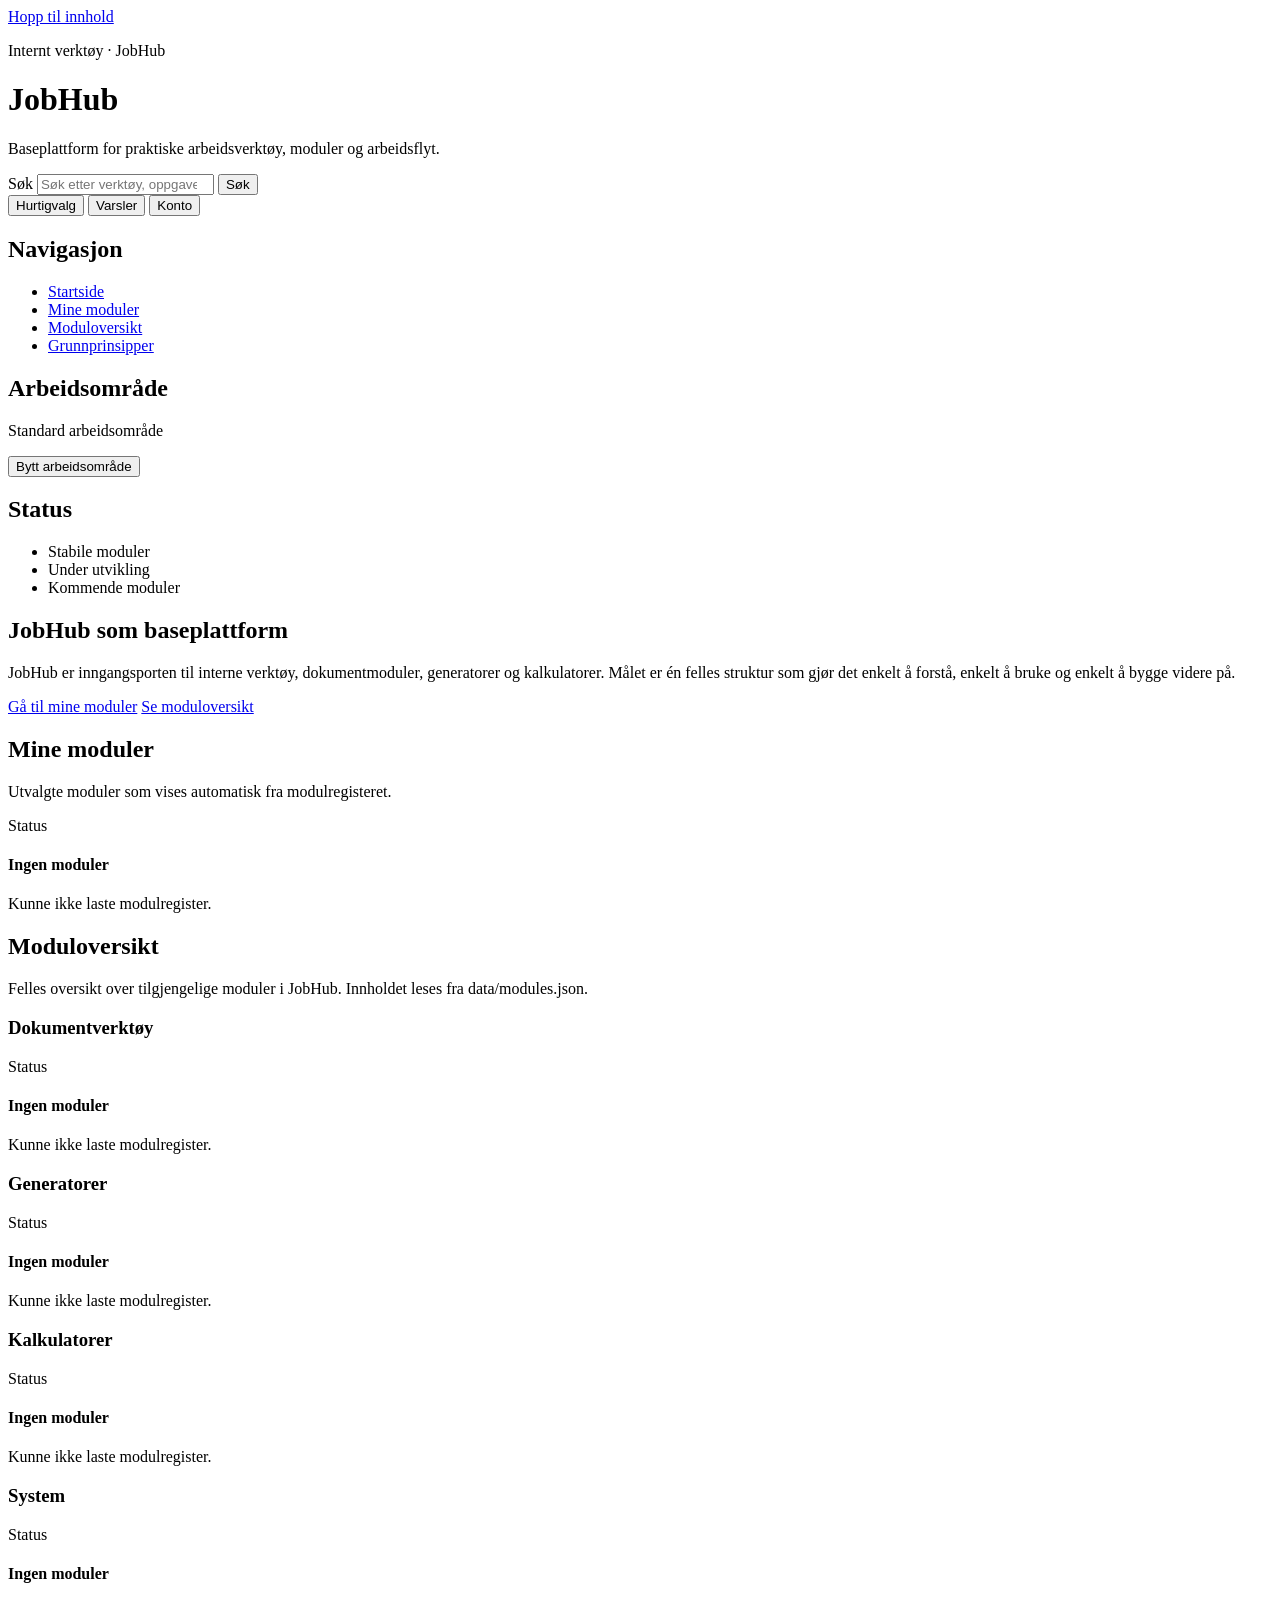
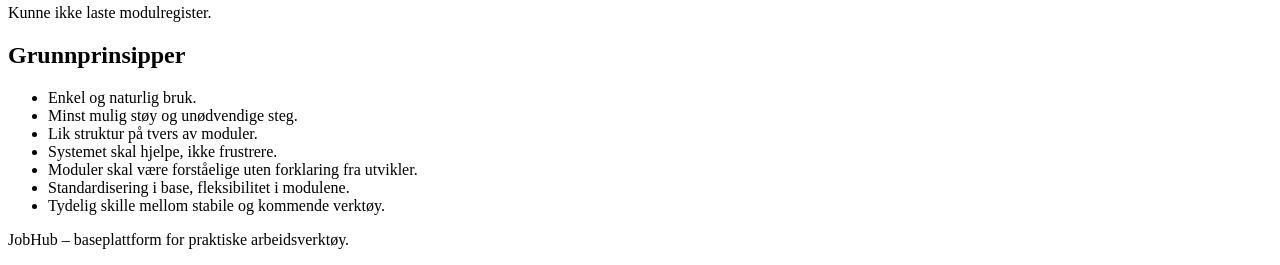
==== commit c776fe85: "Update index.html" ====
--- a/index.html
+++ b/index.html
@@ -20,10 +20,10 @@
   <meta property="og:type" content="website" />
 
   <link rel="canonical" href="https://traktorogmaskin.github.io/JobHub/" />
-  <link rel="stylesheet" href="css/index.css">
+  <link rel="stylesheet" href="css/index.css" />
 </head>
 <body data-app="jobhub" data-layout="platform" data-user-state="guest">
-  <a href="#main-content">Hopp til innhold</a>
+  <a href="#main-content" class="skip-link">Hopp til innhold</a>
 
   <div id="app-shell" data-shell="jobhub">
     <header id="global-header" aria-label="Global toppbar">
@@ -42,22 +42,16 @@
             type="search"
             id="global-search-input"
             name="q"
-            placeholder="Søk etter verktøy, oppgaver eller innhold"
+            placeholder="Søk etter verktøy, oppgave eller innhold"
             autocomplete="off"
           />
           <button type="submit">Søk</button>
         </form>
 
         <div id="user-area" aria-label="Brukerområde">
-          <button type="button" id="open-command-palette-btn" aria-haspopup="dialog">
-            Hurtigvalg
-          </button>
-          <button type="button" id="open-notifications-btn" aria-haspopup="dialog">
-            Varsler
-          </button>
-          <button type="button" id="open-user-menu-btn" aria-haspopup="menu">
-            Konto
-          </button>
+          <button type="button" id="open-command-palette-btn">Hurtigvalg</button>
+          <button type="button" id="open-notifications-btn">Varsler</button>
+          <button type="button" id="open-user-menu-btn">Konto</button>
         </div>
       </div>
     </header>
@@ -70,11 +64,6 @@
             <li><a href="index.html" aria-current="page">Startside</a></li>
             <li><a href="#mine-moduler">Mine moduler</a></li>
             <li><a href="#moduloversikt">Moduloversikt</a></li>
-            <li><a href="#dokumentverktoy">Dokumentverktøy</a></li>
-            <li><a href="#generatorer">Generatorer</a></li>
-            <li><a href="#kalkulatorer">Kalkulatorer</a></li>
-            <li><a href="#oppgaver">Oppgaver</a></li>
-            <li><a href="#arbeidsflyt">Arbeidsflyt</a></li>
             <li><a href="#grunnprinsipper">Grunnprinsipper</a></li>
           </ul>
         </nav>
@@ -89,7 +78,7 @@
           <h2 id="module-status-title">Status</h2>
           <ul>
             <li>Stabile moduler</li>
-            <li>Beta / under utvikling</li>
+            <li>Under utvikling</li>
             <li>Kommende moduler</li>
           </ul>
         </section>
@@ -109,59 +98,22 @@
           <div id="platform-intro-actions" aria-label="Hurtighandlinger">
             <a href="#mine-moduler">Gå til mine moduler</a>
             <a href="#moduloversikt">Se moduloversikt</a>
-            <a href="#arbeidsflyt">Se arbeidsflyt</a>
           </div>
         </section>
 
         <section id="mine-moduler" aria-labelledby="mine-moduler-title">
           <header>
             <h2 id="mine-moduler-title">Mine moduler</h2>
-            <p>
-              Dette området skal senere vise moduler som er aktivert for innlogget bruker.
-            </p>
-          </header>
-
-          <div id="mine-moduler-grid" data-collection="user-modules">
-            <article
-              data-module="produktark"
-              data-status="stabil"
-              data-feature="produktark"
-            >
+            <p>Utvalgte moduler som vises automatisk fra modulregisteret.</p>
+          </header>
+
+          <div id="mine-moduler-grid" data-collection="featured-modules">
+            <article class="module-card module-card-placeholder">
               <header>
-                <p>Dokumentverktøy</p>
-                <h3>Produktark</h3>
+                <p>Laster</p>
+                <h3>Henter moduler</h3>
               </header>
-              <p>Lag produktark og salgsmateriell i etablert format.</p>
-              <p>Status: Stabil</p>
-              <p><a href="https://traktorogmaskin.github.io/Produktark/">Åpne modul</a></p>
-            </article>
-
-            <article
-              data-module="tilhengerkalkulator"
-              data-status="stabil"
-              data-feature="tilhengerkalkulator"
-            >
-              <header>
-                <p>Kalkulator</p>
-                <h3>Tilhengerkalkulator</h3>
-              </header>
-              <p>Veiledende beregning og vurdering av tilhengerbehov.</p>
-              <p>Status: Stabil</p>
-              <p><a href="https://traktorogmaskin.github.io/tilhengerkalkulator/">Åpne modul</a></p>
-            </article>
-
-            <article
-              data-module="leasingkalkulator"
-              data-status="stabil"
-              data-feature="leasingkalkulator"
-            >
-              <header>
-                <p>Kalkulator</p>
-                <h3>Leasingkalkulator</h3>
-              </header>
-              <p>Veiledende leasingberegning med etablert oppsett.</p>
-              <p>Status: Stabil</p>
-              <p><a href="https://traktorogmaskin.github.io/leasingkalkulator/">Åpne modul</a></p>
+              <p>Modulregisteret leses inn automatisk.</p>
             </article>
           </div>
         </section>
@@ -170,171 +122,63 @@
           <header>
             <h2 id="moduloversikt-title">Moduloversikt</h2>
             <p>
-              Felles oversikt over tilgjengelige, kommende og eksperimentelle moduler i JobHub.
+              Felles oversikt over tilgjengelige moduler i JobHub. Innholdet leses fra data/modules.json.
             </p>
           </header>
 
           <div id="module-category-grid">
             <section id="dokumentverktoy" aria-labelledby="dokumentverktoy-title">
               <h3 id="dokumentverktoy-title">Dokumentverktøy</h3>
-
-              <article
-                data-module="produktark"
-                data-status="stabil"
-                data-feature="produktark"
-              >
-                <header>
-                  <p>Stabil</p>
-                  <h4>Produktark</h4>
-                </header>
-                <p>Lag produktark og salgsmateriell i fast struktur.</p>
-                <p><a href="https://traktorogmaskin.github.io/Produktark/">Åpne modul</a></p>
-              </article>
-
-              <article
-                data-module="motereferat-generator"
-                data-status="planlagt"
-                data-feature="motereferat"
-              >
-                <header>
-                  <p>Planlagt</p>
-                  <h4>Møtereferat generator</h4>
-                </header>
-                <p>Strukturert referatmodul med faste oppsummeringsfelt og oppgavelogg.</p>
-                <p>Kommer som egen modul.</p>
-              </article>
-
-              <article
-                data-module="qr-pdf"
-                data-status="stabil"
-                data-feature="qr-pdf"
-              >
-                <header>
-                  <p>Stabil</p>
-                  <h4>QR → PDF</h4>
-                </header>
-                <p>Lag QR-baserte dokumenter for utskrift og videre bruk.</p>
-                <p><a href="https://traktorogmaskin.github.io/JobHub/qr-pdf.html">Åpne modul</a></p>
-              </article>
+              <div class="module-list" data-category="dokumentverktoy">
+                <article class="module-card module-card-placeholder">
+                  <header>
+                    <p>Laster</p>
+                    <h4>Henter dokumentverktøy</h4>
+                  </header>
+                  <p>Listen bygges automatisk fra modulregisteret.</p>
+                </article>
+              </div>
             </section>
 
             <section id="generatorer" aria-labelledby="generatorer-title">
               <h3 id="generatorer-title">Generatorer</h3>
-
-              <article
-                data-module="pdf-til-jpg"
-                data-status="stabil"
-                data-feature="pdf-til-jpg"
-              >
-                <header>
-                  <p>Stabil</p>
-                  <h4>PDF → JPG</h4>
-                </header>
-                <p>Konverter PDF til JPG for videre bruk, deling og dokumentflyt.</p>
-                <p><a href="https://traktorogmaskin.github.io/PDF-til-JPG/">Åpne modul</a></p>
-              </article>
-
-              <article
-                data-module="avif-til-jpg"
-                data-status="stabil"
-                data-feature="avif-til-jpg"
-              >
-                <header>
-                  <p>Stabil</p>
-                  <h4>AVIF → JPG</h4>
-                </header>
-                <p>Konverter AVIF-bilder til et enklere arbeidsformat.</p>
-                <p><a href="https://traktorogmaskin.github.io/AVIF-til-JPG-generator/">Åpne modul</a></p>
-              </article>
-
-              <article
-                data-module="etikettstudio"
-                data-status="planlagt"
-                data-feature="etikettstudio"
-              >
-                <header>
-                  <p>Planlagt</p>
-                  <h4>Etikettstudio</h4>
-                </header>
-                <p>Modul for etiketter, strekkoder og statusmerking.</p>
-                <p>Under planlegging.</p>
-              </article>
+              <div class="module-list" data-category="generatorer">
+                <article class="module-card module-card-placeholder">
+                  <header>
+                    <p>Laster</p>
+                    <h4>Henter generatorer</h4>
+                  </header>
+                  <p>Listen bygges automatisk fra modulregisteret.</p>
+                </article>
+              </div>
             </section>
 
             <section id="kalkulatorer" aria-labelledby="kalkulatorer-title">
               <h3 id="kalkulatorer-title">Kalkulatorer</h3>
-
-              <article
-                data-module="tilhengerkalkulator"
-                data-status="stabil"
-                data-feature="tilhengerkalkulator"
-              >
-                <header>
-                  <p>Stabil</p>
-                  <h4>Tilhengerkalkulator</h4>
-                </header>
-                <p>Veiledende beregning og vurdering av tilhengerbehov.</p>
-                <p><a href="https://traktorogmaskin.github.io/tilhengerkalkulator/">Åpne modul</a></p>
-              </article>
-
-              <article
-                data-module="leasingkalkulator"
-                data-status="stabil"
-                data-feature="leasingkalkulator"
-              >
-                <header>
-                  <p>Stabil</p>
-                  <h4>Leasingkalkulator</h4>
-                </header>
-                <p>Veiledende leasingberegning med eksisterende oppsett.</p>
-                <p><a href="https://traktorogmaskin.github.io/leasingkalkulator/">Åpne modul</a></p>
-              </article>
-            </section>
-
-            <section id="oppgaver" aria-labelledby="oppgaver-title">
-              <h3 id="oppgaver-title">Oppgaver og arbeidsflyt</h3>
-
-              <article
-                data-module="oppgavelogg"
-                data-status="planlagt"
-                data-feature="oppgavelogg"
-              >
-                <header>
-                  <p>Planlagt</p>
-                  <h4>Oppgavelogg</h4>
-                </header>
-                <p>Samle, filtrere og følge opp oppgaver på tvers av moduler.</p>
-                <p>Planlagt som felles JobHub-funksjon.</p>
-              </article>
-
-              <article
-                data-module="mine-oppgaver"
-                data-status="planlagt"
-                data-feature="mine-oppgaver"
-              >
-                <header>
-                  <p>Planlagt</p>
-                  <h4>Mine oppgaver</h4>
-                </header>
-                <p>Visning av åpne oppgaver per bruker, kilde og frist.</p>
-                <p>Kommer senere.</p>
-              </article>
+              <div class="module-list" data-category="kalkulatorer">
+                <article class="module-card module-card-placeholder">
+                  <header>
+                    <p>Laster</p>
+                    <h4>Henter kalkulatorer</h4>
+                  </header>
+                  <p>Listen bygges automatisk fra modulregisteret.</p>
+                </article>
+              </div>
+            </section>
+
+            <section id="system" aria-labelledby="system-title">
+              <h3 id="system-title">System</h3>
+              <div class="module-list" data-category="system">
+                <article class="module-card module-card-placeholder">
+                  <header>
+                    <p>Laster</p>
+                    <h4>Henter systemmoduler</h4>
+                  </header>
+                  <p>Listen bygges automatisk fra modulregisteret.</p>
+                </article>
+              </div>
             </section>
           </div>
-        </section>
-
-        <section id="arbeidsflyt" aria-labelledby="arbeidsflyt-title">
-          <header>
-            <h2 id="arbeidsflyt-title">Arbeidsflyt</h2>
-          </header>
-
-          <ol>
-            <li>Velg riktig arbeidsområde eller modul.</li>
-            <li>Åpne verktøyet du trenger.</li>
-            <li>Utfør oppgaven i en enkel og tydelig flyt.</li>
-            <li>Lagre arbeid eller eksporter resultat.</li>
-            <li>Gå tilbake til JobHub for neste steg.</li>
-          </ol>
         </section>
 
         <section id="grunnprinsipper" aria-labelledby="grunnprinsipper-title">
@@ -352,21 +196,6 @@
             <li>Tydelig skille mellom stabile og kommende verktøy.</li>
           </ul>
         </section>
-
-        <section id="plattform-retning" aria-labelledby="plattform-retning-title">
-          <header>
-            <h2 id="plattform-retning-title">Videre retning</h2>
-          </header>
-
-          <ul>
-            <li>Personlig innlogging per bruker.</li>
-            <li>Ansattliste og arbeidsområde per firma.</li>
-            <li>Aktivering av moduler per bruker eller abonnement.</li>
-            <li>Felles oppgavelogikk på tvers av moduler.</li>
-            <li>Globalt søk og hurtigvalg.</li>
-            <li>Felles meldingssystem, modaler og sidepaneler.</li>
-          </ul>
-        </section>
       </main>
     </div>
 
@@ -375,9 +204,82 @@
     </footer>
   </div>
 
-  <div id="toast-root" aria-live="polite" aria-atomic="true"></div>
-  <div id="modal-root" aria-live="polite"></div>
-  <div id="drawer-root" aria-live="polite"></div>
-  <div id="command-palette-root" aria-live="polite"></div>
+  <script>
+    async function loadModules() {
+      const featuredContainer = document.querySelector('[data-collection="featured-modules"]');
+      const categoryContainers = document.querySelectorAll("[data-category]");
+
+      try {
+        const response = await fetch("data/modules.json", { cache: "no-store" });
+        if (!response.ok) {
+          throw new Error("Kunne ikke lese modulregister.");
+        }
+
+        const modules = await response.json();
+
+        const visibleModules = modules.filter((module) => module.visible);
+        const featuredModules = visibleModules.filter((module) => module.featured);
+
+        featuredContainer.innerHTML = featuredModules.length
+          ? featuredModules.map(renderModuleCard).join("")
+          : renderEmptyCard("Ingen utvalgte moduler registrert.");
+
+        categoryContainers.forEach((container) => {
+          const category = container.dataset.category;
+          const categoryModules = visibleModules.filter((module) => module.category === category);
+
+          container.innerHTML = categoryModules.length
+            ? categoryModules.map(renderModuleCard).join("")
+            : renderEmptyCard("Ingen moduler registrert i denne kategorien.");
+        });
+      } catch (error) {
+        console.error(error);
+        featuredContainer.innerHTML = renderEmptyCard("Kunne ikke laste modulregister.");
+        categoryContainers.forEach((container) => {
+          container.innerHTML = renderEmptyCard("Kunne ikke laste modulregister.");
+        });
+      }
+    }
+
+    function renderModuleCard(module) {
+      return `
+        <article class="module-card" data-module-id="${escapeHtml(module.id)}">
+          <header>
+            <p>${escapeHtml(module.status)}</p>
+            <h4>${escapeHtml(module.name)}</h4>
+          </header>
+          <p>${escapeHtml(module.description)}</p>
+          <p><a href="${escapeAttribute(module.path)}">Åpne modul</a></p>
+        </article>
+      `;
+    }
+
+    function renderEmptyCard(message) {
+      return `
+        <article class="module-card module-card-empty">
+          <header>
+            <p>Status</p>
+            <h4>Ingen moduler</h4>
+          </header>
+          <p>${escapeHtml(message)}</p>
+        </article>
+      `;
+    }
+
+    function escapeHtml(value) {
+      return String(value)
+        .replaceAll("&", "&amp;")
+        .replaceAll("<", "&lt;")
+        .replaceAll(">", "&gt;")
+        .replaceAll('"', "&quot;")
+        .replaceAll("'", "&#39;");
+    }
+
+    function escapeAttribute(value) {
+      return escapeHtml(value);
+    }
+
+    loadModules();
+  </script>
 </body>
 </html>
